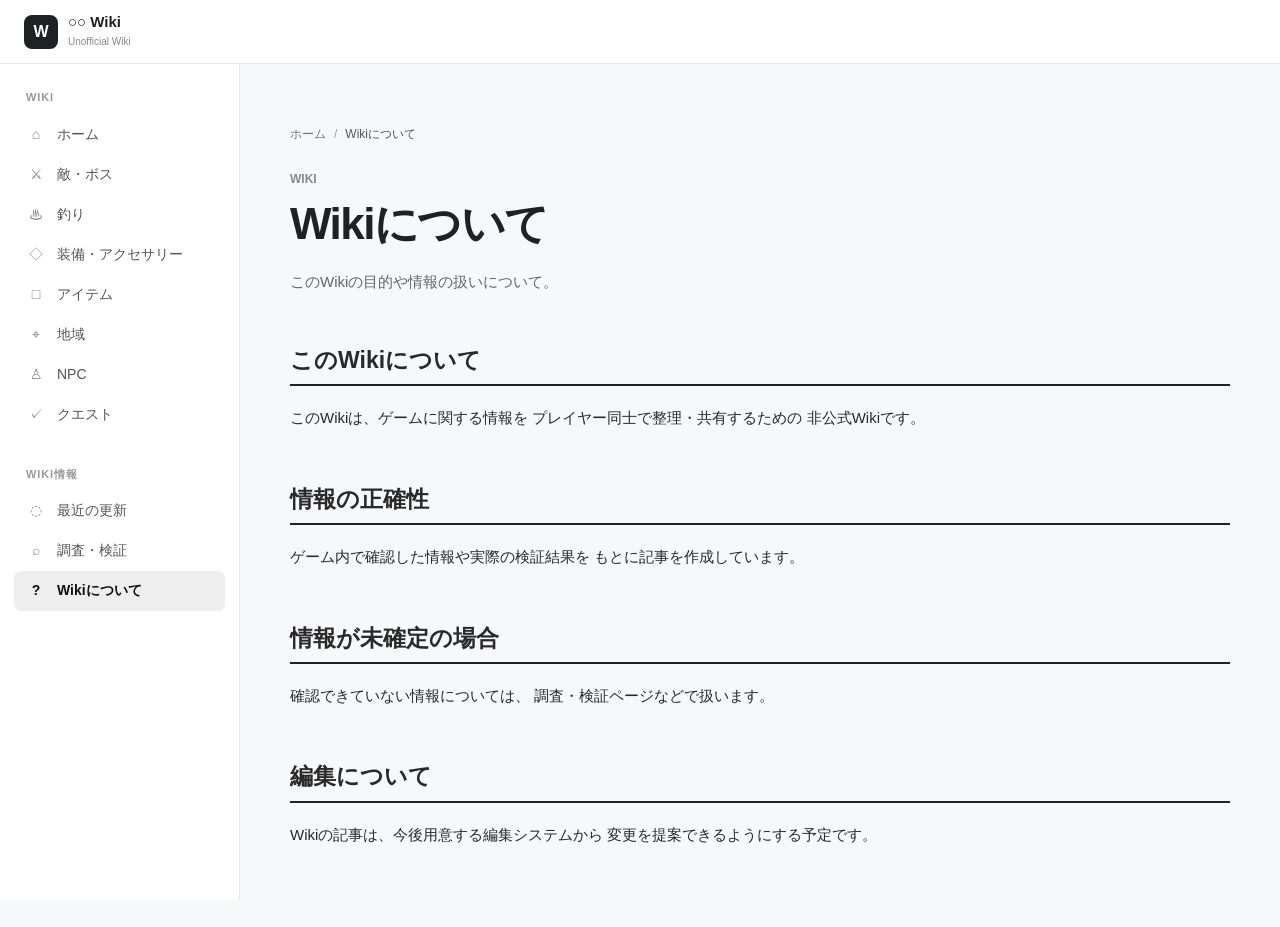
==== about.html @ 623628ea "Create about.html" ====
<!DOCTYPE html>
<html lang="ja">

<head>

    <meta charset="UTF-8">

    <meta
        name="viewport"
        content="width=device-width, initial-scale=1.0"
    >

    <title>Wikiについて - ○○ Wiki</title>

    <link rel="stylesheet" href="css/base.css">
    <link rel="stylesheet" href="css/layout.css">
    <link rel="stylesheet" href="css/components.css">
    <link rel="stylesheet" href="css/article.css">

</head>

<body>

<header class="header">

    <div class="header-inner">

        <a href="index.html" class="logo">

            <span class="logo-mark">W</span>

            <span>
                <strong>○○ Wiki</strong>
                <small>Unofficial Wiki</small>
            </span>

        </a>

    </div>

</header>


<div class="page">

    <aside class="sidebar">

        <nav>

            <div class="sidebar-section">

                <div class="sidebar-title">
                    Wiki
                </div>

                <a href="index.html"
                    class="sidebar-link">
                    <span>⌂</span>
                    ホーム
                </a>

                <a href="category.html?category=enemy"
                    class="sidebar-link">
                    <span>⚔</span>
                    敵・ボス
                </a>

                <a href="category.html?category=fishing"
                    class="sidebar-link">
                    <span>♨</span>
                    釣り
                </a>

                <a href="category.html?category=equipment"
                    class="sidebar-link">
                    <span>◇</span>
                    装備・アクセサリー
                </a>

                <a href="category.html?category=item"
                    class="sidebar-link">
                    <span>□</span>
                    アイテム
                </a>

                <a href="category.html?category=area"
                    class="sidebar-link">
                    <span>⌖</span>
                    地域
                </a>

                <a href="category.html?category=npc"
                    class="sidebar-link">
                    <span>♙</span>
                    NPC
                </a>

                <a href="category.html?category=quest"
                    class="sidebar-link">
                    <span>✓</span>
                    クエスト
                </a>

            </div>


            <div class="sidebar-section">

                <div class="sidebar-title">
                    Wiki情報
                </div>

                <a href="recent.html"
                    class="sidebar-link">
                    <span>◌</span>
                    最近の更新
                </a>

                <a href="research.html"
                    class="sidebar-link">
                    <span>⌕</span>
                    調査・検証
                </a>

                <a href="about.html"
                    class="sidebar-link active">
                    <span>?</span>
                    Wikiについて
                </a>

            </div>

        </nav>

    </aside>


    <main class="main">

        <div class="content">

            <nav class="breadcrumbs">

                <a href="index.html">
                    ホーム
                </a>

                <span>/</span>

                <strong>
                    Wikiについて
                </strong>

            </nav>


            <article class="article">

                <header class="article-header">

                    <div class="article-category">
                        WIKI
                    </div>

                    <h1>
                        Wikiについて
                    </h1>

                    <p class="article-summary">
                        このWikiの目的や情報の扱いについて。
                    </p>

                </header>


                <div class="article-content">

                    <h2>
                        このWikiについて
                    </h2>

                    <p>
                        このWikiは、ゲームに関する情報を
                        プレイヤー同士で整理・共有するための
                        非公式Wikiです。
                    </p>


                    <h2>
                        情報の正確性
                    </h2>

                    <p>
                        ゲーム内で確認した情報や実際の検証結果を
                        もとに記事を作成しています。
                    </p>


                    <h2>
                        情報が未確定の場合
                    </h2>

                    <p>
                        確認できていない情報については、
                        調査・検証ページなどで扱います。
                    </p>


                    <h2>
                        編集について
                    </h2>

                    <p>
                        Wikiの記事は、今後用意する編集システムから
                        変更を提案できるようにする予定です。
                    </p>

                </div>

            </article>

        </div>

    </main>

</div>

</body>
</html>
---- css/base.css ----
* {
    box-sizing: border-box;
}


html {
    scroll-behavior: smooth;
}


body {

    margin: 0;

    font-family:
        -apple-system,
        BlinkMacSystemFont,
        "Segoe UI",
        "Noto Sans JP",
        sans-serif;

    color: #202124;

    background: #f7f8fa;

    line-height: 1.7;

}


button,
input {
    font: inherit;
}


a {
    color: inherit;
}


img {
    max-width: 100%;
    height: auto;
}
---- css/layout.css ----
/* ========================================
   Header
======================================== */

.header {

    height: 64px;

    background: #ffffff;

    border-bottom:
        1px solid #e5e7eb;

    position: sticky;

    top: 0;

    z-index: 100;

}


.header-inner {

    height: 100%;

    max-width: 1440px;

    margin: 0 auto;

    padding:
        0 24px;

    display: flex;

    align-items: center;

    gap: 30px;

}


.logo {

    display: flex;

    align-items: center;

    gap: 10px;

    text-decoration: none;

    min-width: 210px;

}


.logo-mark {

    width: 34px;

    height: 34px;

    border-radius: 8px;

    background: #202124;

    color: #fff;

    display: grid;

    place-items: center;

    font-weight: 800;

}


.logo strong {

    display: block;

    font-size: 15px;

    line-height: 1.2;

}


.logo small {

    display: block;

    color: #888;

    font-size: 10px;

    margin-top: 2px;

}


/* ========================================
   Header Search
======================================== */

.header-search {

    height: 40px;

    max-width: 520px;

    flex: 1;

    position: relative;

    display: flex;

    align-items: center;

}


.header-search input {

    width: 100%;

    height: 100%;

    border:
        1px solid #ddd;

    border-radius: 9px;

    padding:
        0 75px 0 38px;

    outline: none;

    background: #f7f8fa;

}


.header-search input:focus {

    background: white;

    border-color: #999;

}


.search-icon {

    position: absolute;

    left: 13px;

    color: #777;

    z-index: 1;

}


.header-search kbd {

    position: relative;

    left: -52px;

    font-size: 10px;

    padding: 2px 5px;

    border:
        1px solid #d5d5d5;

    border-radius: 4px;

    background: white;

    color: #888;

}


.header-actions {

    margin-left: auto;

}


.icon-button {

    border: 0;

    background: none;

    font-size: 20px;

    cursor: pointer;

}


/* ========================================
   Page
======================================== */

.page {

    max-width: 1440px;

    margin: 0 auto;

    display: flex;

    min-height:
        calc(100vh - 64px);

}


/* ========================================
   Sidebar
======================================== */

.sidebar {

    width: 240px;

    flex-shrink: 0;

    background: #ffffff;

    border-right:
        1px solid #e5e7eb;

    padding:
        24px 14px;

    position: sticky;

    top: 64px;

    height:
        calc(100vh - 64px);

    overflow-y: auto;

}


.sidebar-section {

    margin-bottom: 30px;

}


.sidebar-title {

    padding:
        0 12px 8px;

    color: #999;

    font-size: 11px;

    font-weight: 700;

    letter-spacing: .08em;

    text-transform: uppercase;

}


.sidebar-link {

    display: flex;

    align-items: center;

    gap: 11px;

    min-height: 40px;

    padding:
        8px 12px;

    border-radius: 7px;

    color: #555;

    text-decoration: none;

    font-size: 14px;

    transition:
        background .15s,
        color .15s;

}


.sidebar-link span {

    width: 20px;

    text-align: center;

    color: #888;

}


.sidebar-link:hover {

    background: #f2f3f5;

    color: #222;

}


.sidebar-link.active {

    background: #eeeeef;

    color: #111;

    font-weight: 600;

}


.sidebar-link.active span {

    color: #111;

}


/* ========================================
   Main
======================================== */

.main {

    min-width: 0;

    flex: 1;

}


.content {

    max-width: 1100px;

    margin: 0 auto;

    padding:
        60px 50px;

}


/* ========================================
   Mobile
======================================== */

@media (max-width: 900px) {

    .sidebar {

        width: 210px;

    }

    .content {

        padding:
            40px 30px;

    }

}


@media (max-width: 700px) {

    .header-inner {

        padding:
            0 15px;

    }


    .logo {

        min-width: auto;

    }


    .logo small {

        display: none;

    }


    .header-search {

        display: none;

    }


    .sidebar {

        position: fixed;

        left: -260px;

        top: 64px;

        width: 250px;

        height:
            calc(100vh - 64px);

        z-index: 90;

        transition:
            left .2s;

        box-shadow:
            4px 0 15px rgba(0,0,0,.08);

    }


    .sidebar.open {

        left: 0;

    }


    .content {

        padding:
            30px 18px;

    }

}
---- css/components.css ----
/* ========================================
   Hero
======================================== */

.hero {

    padding:
        10px 0 60px;

}


.hero-label,
.eyebrow {

    display: block;

    color: #888;

    font-size: 11px;

    font-weight: 700;

    letter-spacing: .12em;

}


.hero h1 {

    margin:
        8px 0 10px;

    font-size:
        clamp(36px, 5vw, 56px);

    line-height: 1.15;

    letter-spacing: -.04em;

}


.hero p {

    margin: 0;

    color: #666;

    font-size: 16px;

}


.hero-search {

    margin-top: 28px;

    max-width: 600px;

    height: 52px;

    display: flex;

    align-items: center;

    gap: 12px;

    padding:
        0 18px;

    background: #fff;

    border:
        1px solid #ddd;

    border-radius: 10px;

    box-shadow:
        0 3px 12px rgba(0,0,0,.04);

}


.hero-search input {

    border: 0;

    outline: 0;

    flex: 1;

    min-width: 0;

}


/* ========================================
   Section
======================================== */

.home-section {

    margin-top: 60px;

}


.section-heading {

    display: flex;

    align-items: end;

    justify-content: space-between;

    margin-bottom: 20px;

}


.section-heading h2 {

    margin:
        3px 0 0;

    font-size: 23px;

    letter-spacing: -.02em;

}


.text-link {

    font-size: 13px;

    color: #666;

    text-decoration: none;

}


.text-link:hover {

    text-decoration: underline;

}


/* ========================================
   Category
======================================== */

.category-grid {

    display: grid;

    grid-template-columns:
        repeat(2, minmax(0, 1fr));

    gap: 12px;

}


.category-card {

    position: relative;

    display: flex;

    align-items: center;

    gap: 15px;

    min-height: 110px;

    padding: 20px;

    background: #fff;

    border:
        1px solid #e4e5e7;

    border-radius: 11px;

    text-decoration: none;

    transition:
        transform .15s,
        box-shadow .15s,
        border-color .15s;

}


.category-card:hover {

    transform:
        translateY(-2px);

    border-color: #ccc;

    box-shadow:
        0 7px 20px rgba(0,0,0,.06);

}


.category-icon {

    width: 46px;

    height: 46px;

    flex-shrink: 0;

    display: grid;

    place-items: center;

    border-radius: 10px;

    background: #f1f2f3;

    font-size: 20px;

}


.category-card h3 {

    margin: 0 0 3px;

    font-size: 16px;

}


.category-card p {

    margin: 0;

    color: #777;

    font-size: 12px;

}


.arrow {

    margin-left: auto;

    color: #aaa;

    font-size: 18px;

}


/* ========================================
   Article list
======================================== */

.article-list {

    display: flex;

    flex-direction: column;

    gap: 1px;

    background: #e5e5e5;

    border:
        1px solid #e5e5e5;

    border-radius: 10px;

    overflow: hidden;

}


.article-list-item {

    display: flex;

    align-items: center;

    gap: 20px;

    padding:
        18px 20px;

    background: #fff;

    text-decoration: none;

}


.article-list-item:hover {

    background: #fafafa;

}


.article-list-main {

    min-width: 0;

}


.article-list-item h3 {

    margin: 2px 0;

    font-size: 15px;

}


.article-list-item p {

    margin: 0;

    color: #777;

    font-size: 12px;

}


.article-arrow {

    margin-left: auto;

    color: #aaa;

}


.article-category {

    color: #888;

    font-size: 11px;

    font-weight: 600;

}


/* ========================================
   Utility
======================================== */

.loading,
.empty {

    padding: 30px;

    text-align: center;

    color: #888;

}


@media (max-width: 600px) {

    .category-grid {

        grid-template-columns: 1fr;

    }

}

/* ========================================
   Page Heading
======================================== */

.page-heading {

    margin:
        20px 0 35px;

}


.page-heading h1 {

    margin:
        5px 0 8px;

    font-size:
        clamp(32px, 4vw, 42px);

    letter-spacing:
        -.035em;

}


.page-heading p {

    margin: 0;

    color: #777;

    font-size: 14px;

}


.article-count {

    margin-bottom: 10px;

    color: #888;

    font-size: 12px;

}


/* ========================================
   Information Box
======================================== */

.info-box {

    padding: 20px;

    margin:
        25px 0 40px;

    background: #fff;

    border:
        1px solid #ddd;

    border-left:
        4px solid #777;

    border-radius: 8px;

}


.info-box p {

    margin:
        8px 0 0;

    color: #666;

    font-size: 14px;

}


.simple-heading {

    margin:
        40px 0 15px;

    font-size: 20px;

}


.research-grid {

    display: grid;

    grid-template-columns:
        repeat(2, 1fr);

    gap: 12px;

}


.research-card {

    padding: 20px;

    background: #fff;

    border:
        1px solid #e1e1e1;

    border-radius: 9px;

}


.research-card h3 {

    margin:
        8px 0;

    font-size: 16px;

}


.research-card p {

    margin: 0;

    color: #777;

    font-size: 13px;

}


.research-status {

    font-size: 11px;

    color: #888;

    font-weight: 700;

}


@media (max-width: 600px) {

    .research-grid {

        grid-template-columns: 1fr;

    }

}
---- css/article.css ----
/* ========================================
   Article Layout
======================================== */

.article-layout {

    max-width: 1100px;

    margin: 0 auto;

    padding:
        40px 50px 80px;

    display: grid;

    grid-template-columns:
        minmax(0, 780px) 180px;

    gap: 60px;

}


/* ========================================
   Breadcrumb
======================================== */

.breadcrumbs {

    display: flex;

    align-items: center;

    flex-wrap: wrap;

    gap: 8px;

    margin-bottom: 25px;

    color: #999;

    font-size: 12px;

}


.breadcrumbs a {

    color: #777;

    text-decoration: none;

}


.breadcrumbs a:hover {

    text-decoration: underline;

}


.breadcrumbs strong {

    color: #555;

    font-weight: 500;

}


/* ========================================
   Article Header
======================================== */

.article-header {

    margin-bottom: 35px;

}


.article-header .article-category {

    margin-bottom: 6px;

    font-size: 12px;

}


.article-header h1 {

    margin: 0;

    font-size:
        clamp(32px, 4vw, 44px);

    line-height: 1.25;

    letter-spacing: -.035em;

}


.article-summary {

    margin:
        18px 0 0;

    color: #666;

    font-size: 15px;

}


/* ========================================
   Article Content
======================================== */

.article-content {

    color: #292929;

    font-size: 15px;

    line-height: 1.9;

}


.article-content h2 {

    margin:
        50px 0 18px;

    padding-bottom: 8px;

    border-bottom:
        2px solid #222;

    font-size: 23px;

    line-height: 1.4;

}


.article-content h3 {

    margin:
        35px 0 12px;

    padding-left: 12px;

    border-left:
        3px solid #999;

    font-size: 18px;

}


.article-content h4 {

    margin:
        25px 0 8px;

    font-size: 16px;

}


.article-content p {

    margin:
        0 0 18px;

}


.article-content ul,
.article-content ol {

    margin:
        10px 0 20px;

    padding-left: 28px;

}


.article-content li {

    margin:
        5px 0;

}


.article-content a {

    color: #315d9b;

    text-decoration:
        underline;

}


.article-content img {

    display: block;

    margin:
        25px auto;

    border-radius: 8px;

}


/* ========================================
   Tables
======================================== */

.article-content table {

    width: 100%;

    border-collapse:
        collapse;

    margin:
        25px 0;

    font-size: 14px;

    background: #fff;

}


.article-content th,
.article-content td {

    padding:
        10px 13px;

    border:
        1px solid #ddd;

    text-align: left;

}


.article-content th {

    background: #f3f4f5;

    font-weight: 600;

}


/* ========================================
   Blockquote
======================================== */

.article-content blockquote {

    margin:
        25px 0;

    padding:
        15px 20px;

    border-left:
        4px solid #aaa;

    background: #f5f6f7;

    color: #666;

}


/* ========================================
   Code
======================================== */

.article-content code {

    padding:
        2px 5px;

    border-radius: 4px;

    background: #f0f1f2;

    font-size: .9em;

}


.article-content pre {

    overflow-x: auto;

    padding: 18px;

    border-radius: 8px;

    background: #222;

    color: #eee;

}


.article-content pre code {

    padding: 0;

    background: none;

}


/* ========================================
   Footer
======================================== */

.article-footer {

    margin-top: 50px;

    padding-top: 20px;

    border-top:
        1px solid #ddd;

    color: #888;

    font-size: 12px;

}


.article-footer strong {

    margin-left: 8px;

    font-weight: 500;

}


/* ========================================
   TOC
======================================== */

.article-toc {

    position: sticky;

    top: 95px;

    align-self: start;

    max-height:
        calc(100vh - 120px);

    overflow-y: auto;

}


.toc-title {

    margin-bottom: 10px;

    color: #777;

    font-size: 11px;

    font-weight: 700;

    letter-spacing: .08em;

}


#toc a {

    display: block;

    padding:
        5px 0;

    color: #888;

    font-size: 12px;

    text-decoration: none;

    line-height: 1.5;

}


#toc a:hover {

    color: #222;

}


#toc a.toc-h3 {

    padding-left: 12px;

    color: #aaa;

}


.toc-empty {

    color: #aaa;

    font-size: 12px;

}


/* ========================================
   Responsive
======================================== */

@media (max-width: 1000px) {

    .article-layout {

        grid-template-columns: 1fr;

        padding:
            35px 30px 60px;

    }


    .article-toc {

        display: none;

    }

}


@media (max-width: 700px) {

    .article-layout {

        padding:
            25px 18px 50px;

    }


    .article-content {

        font-size: 14px;

    }


    .article-content h2 {

        margin-top: 40px;

    }

}
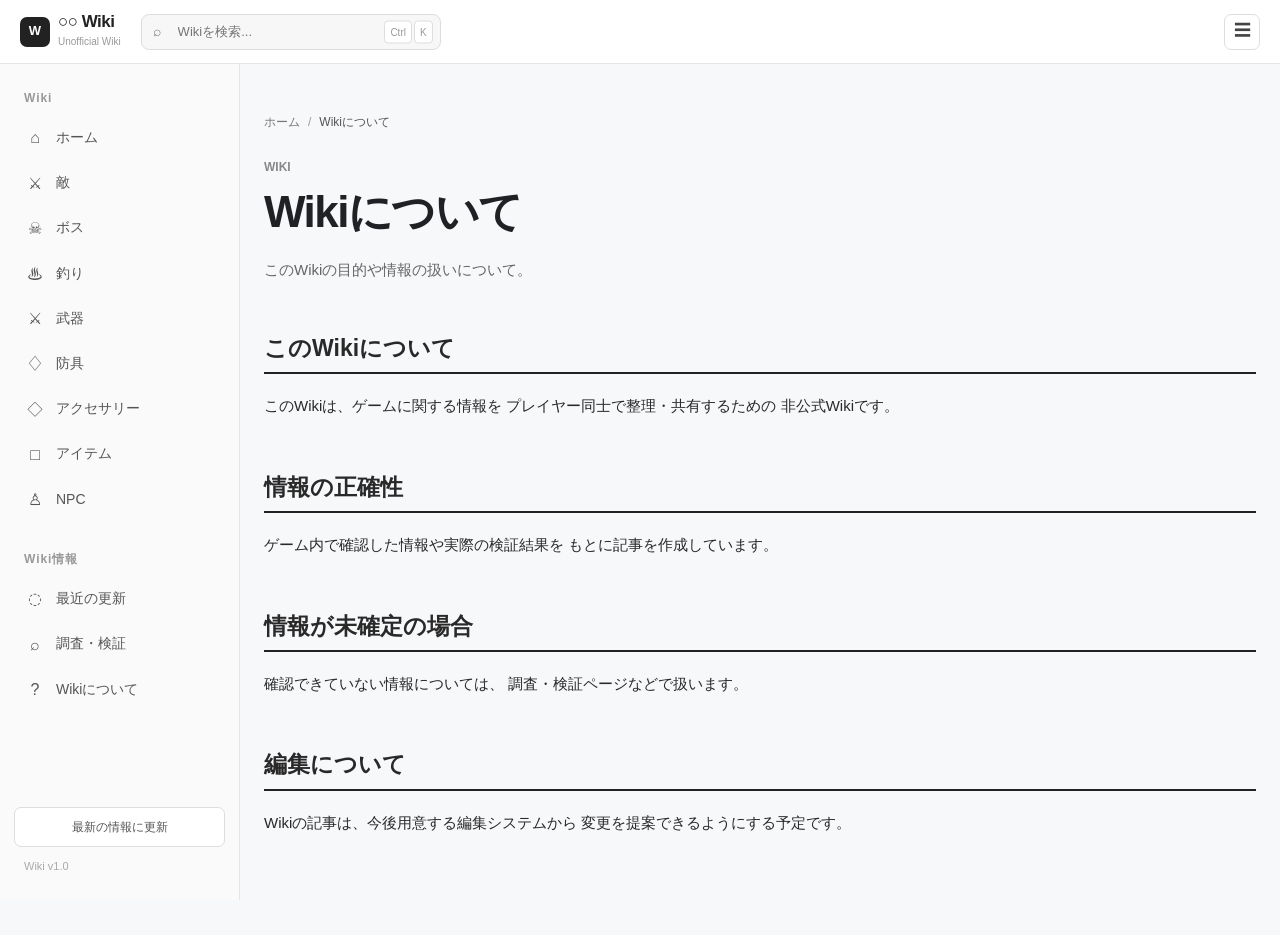
==== commit ffac578f: "Update about.html" ====
--- a/about.html
+++ b/about.html
@@ -19,211 +19,119 @@
 
 </head>
 
+
 <body>
 
-<header class="header">
+<div class="site">
 
-    <div class="header-inner">
+    <!-- 共通ヘッダー -->
+    <div id="site-header"></div>
 
-        <a href="index.html" class="logo">
 
-            <span class="logo-mark">W</span>
+    <div class="page">
 
-            <span>
-                <strong>○○ Wiki</strong>
-                <small>Unofficial Wiki</small>
-            </span>
+        <!-- 共通サイドバー -->
+        <div id="site-sidebar"></div>
 
-        </a>
+
+        <main class="main">
+
+            <div class="content">
+
+                <!-- パンくず -->
+                <nav class="breadcrumbs">
+
+                    <a href="index.html">
+                        ホーム
+                    </a>
+
+                    <span>/</span>
+
+                    <strong>
+                        Wikiについて
+                    </strong>
+
+                </nav>
+
+
+                <article class="article">
+
+                    <header class="article-header">
+
+                        <div class="article-category">
+                            WIKI
+                        </div>
+
+                        <h1>
+                            Wikiについて
+                        </h1>
+
+                        <p class="article-summary">
+                            このWikiの目的や情報の扱いについて。
+                        </p>
+
+                    </header>
+
+
+                    <div class="article-content">
+
+                        <h2>
+                            このWikiについて
+                        </h2>
+
+                        <p>
+                            このWikiは、ゲームに関する情報を
+                            プレイヤー同士で整理・共有するための
+                            非公式Wikiです。
+                        </p>
+
+
+                        <h2>
+                            情報の正確性
+                        </h2>
+
+                        <p>
+                            ゲーム内で確認した情報や実際の検証結果を
+                            もとに記事を作成しています。
+                        </p>
+
+
+                        <h2>
+                            情報が未確定の場合
+                        </h2>
+
+                        <p>
+                            確認できていない情報については、
+                            調査・検証ページなどで扱います。
+                        </p>
+
+
+                        <h2>
+                            編集について
+                        </h2>
+
+                        <p>
+                            Wikiの記事は、今後用意する編集システムから
+                            変更を提案できるようにする予定です。
+                        </p>
+
+                    </div>
+
+                </article>
+
+            </div>
+
+        </main>
 
     </div>
 
-</header>
+</div>
 
 
-<div class="page">
-
-    <aside class="sidebar">
-
-        <nav>
-
-            <div class="sidebar-section">
-
-                <div class="sidebar-title">
-                    Wiki
-                </div>
-
-                <a href="index.html"
-                    class="sidebar-link">
-                    <span>⌂</span>
-                    ホーム
-                </a>
-
-                <a href="category.html?category=enemy"
-                    class="sidebar-link">
-                    <span>⚔</span>
-                    敵・ボス
-                </a>
-
-                <a href="category.html?category=fishing"
-                    class="sidebar-link">
-                    <span>♨</span>
-                    釣り
-                </a>
-
-                <a href="category.html?category=equipment"
-                    class="sidebar-link">
-                    <span>◇</span>
-                    装備・アクセサリー
-                </a>
-
-                <a href="category.html?category=item"
-                    class="sidebar-link">
-                    <span>□</span>
-                    アイテム
-                </a>
-
-                <a href="category.html?category=area"
-                    class="sidebar-link">
-                    <span>⌖</span>
-                    地域
-                </a>
-
-                <a href="category.html?category=npc"
-                    class="sidebar-link">
-                    <span>♙</span>
-                    NPC
-                </a>
-
-                <a href="category.html?category=quest"
-                    class="sidebar-link">
-                    <span>✓</span>
-                    クエスト
-                </a>
-
-            </div>
-
-
-            <div class="sidebar-section">
-
-                <div class="sidebar-title">
-                    Wiki情報
-                </div>
-
-                <a href="recent.html"
-                    class="sidebar-link">
-                    <span>◌</span>
-                    最近の更新
-                </a>
-
-                <a href="research.html"
-                    class="sidebar-link">
-                    <span>⌕</span>
-                    調査・検証
-                </a>
-
-                <a href="about.html"
-                    class="sidebar-link active">
-                    <span>?</span>
-                    Wikiについて
-                </a>
-
-            </div>
-
-        </nav>
-
-    </aside>
-
-
-    <main class="main">
-
-        <div class="content">
-
-            <nav class="breadcrumbs">
-
-                <a href="index.html">
-                    ホーム
-                </a>
-
-                <span>/</span>
-
-                <strong>
-                    Wikiについて
-                </strong>
-
-            </nav>
-
-
-            <article class="article">
-
-                <header class="article-header">
-
-                    <div class="article-category">
-                        WIKI
-                    </div>
-
-                    <h1>
-                        Wikiについて
-                    </h1>
-
-                    <p class="article-summary">
-                        このWikiの目的や情報の扱いについて。
-                    </p>
-
-                </header>
-
-
-                <div class="article-content">
-
-                    <h2>
-                        このWikiについて
-                    </h2>
-
-                    <p>
-                        このWikiは、ゲームに関する情報を
-                        プレイヤー同士で整理・共有するための
-                        非公式Wikiです。
-                    </p>
-
-
-                    <h2>
-                        情報の正確性
-                    </h2>
-
-                    <p>
-                        ゲーム内で確認した情報や実際の検証結果を
-                        もとに記事を作成しています。
-                    </p>
-
-
-                    <h2>
-                        情報が未確定の場合
-                    </h2>
-
-                    <p>
-                        確認できていない情報については、
-                        調査・検証ページなどで扱います。
-                    </p>
-
-
-                    <h2>
-                        編集について
-                    </h2>
-
-                    <p>
-                        Wikiの記事は、今後用意する編集システムから
-                        変更を提案できるようにする予定です。
-                    </p>
-
-                </div>
-
-            </article>
-
-        </div>
-
-    </main>
-
-</div>
+<!-- 共通処理 -->
+<script src="js/api.js"></script>
+<script src="js/layout.js"></script>
 
 </body>
+
 </html>
--- a/css/layout.css
+++ b/css/layout.css
@@ -1,464 +1,637 @@
 /* ========================================
-   Header
+   ページ全体
+======================================== */
+
+.page {
+    display: grid;
+
+    grid-template-columns:
+        240px minmax(0, 1fr);
+
+    min-height: 100vh;
+
+    padding-top: 64px;
+
+    box-sizing: border-box;
+}
+
+
+/* ========================================
+   サイドバー領域
+======================================== */
+
+#site-sidebar {
+    width: 240px;
+
+    min-width: 240px;
+}
+
+
+/* ========================================
+   サイドバー
+======================================== */
+
+.sidebar {
+    position: sticky;
+
+    top: 64px;
+
+    width: 240px;
+
+    height: calc(100vh - 64px);
+
+    box-sizing: border-box;
+
+    display: flex;
+
+    flex-direction: column;
+
+    padding: 24px 14px;
+
+    border-right:
+        1px solid #e5e5e5;
+
+    background: #fafafa;
+
+    overflow-y: auto;
+}
+
+
+/* ========================================
+   サイドバーセクション
+======================================== */
+
+.sidebar-section {
+    margin-bottom: 28px;
+}
+
+
+.sidebar-title {
+    padding: 0 10px;
+
+    margin-bottom: 8px;
+
+    font-size: 12px;
+
+    font-weight: 700;
+
+    color: #999;
+
+    letter-spacing: 0.08em;
+}
+
+
+/* ========================================
+   サイドバーリンク
+======================================== */
+
+.sidebar-link {
+    display: flex;
+
+    align-items: center;
+
+    gap: 10px;
+
+    width: 100%;
+
+    min-height: 40px;
+
+    box-sizing: border-box;
+
+    padding: 8px 10px;
+
+    margin: 2px 0;
+
+    border-radius: 8px;
+
+    color: #555;
+
+    text-decoration: none;
+
+    font-size: 14px;
+
+    transition:
+        background 0.15s ease,
+        color 0.15s ease;
+}
+
+
+.sidebar-link span {
+    width: 22px;
+
+    flex-shrink: 0;
+
+    text-align: center;
+
+    font-size: 16px;
+}
+
+
+.sidebar-link:hover {
+    background: #eeeeee;
+
+    color: #222;
+}
+
+
+.sidebar-link.active {
+    background: #e8e8e8;
+
+    color: #111;
+
+    font-weight: 600;
+}
+
+
+/* ========================================
+   サイドバー下部
+======================================== */
+
+.sidebar-bottom {
+    margin-top: auto;
+
+    padding-top: 20px;
+}
+
+
+.update-button {
+    display: block;
+
+    width: 100%;
+
+    box-sizing: border-box;
+
+    padding: 9px 10px;
+
+    margin-bottom: 10px;
+
+    border: 1px solid #ddd;
+
+    border-radius: 7px;
+
+    background: white;
+
+    color: #555;
+
+    font-size: 12px;
+
+    cursor: pointer;
+
+    transition:
+        background 0.15s ease,
+        border-color 0.15s ease;
+}
+
+
+.update-button:hover {
+    background: #f1f1f1;
+
+    border-color: #ccc;
+}
+
+
+.update-button:disabled {
+    opacity: 0.6;
+
+    cursor: wait;
+}
+
+
+.sidebar-version {
+    padding: 0 10px;
+
+    color: #aaa;
+
+    font-size: 11px;
+}
+
+
+/* ========================================
+   メイン
+======================================== */
+
+.main {
+    min-width: 0;
+
+    width: 100%;
+}
+
+
+.content {
+    width:
+        min(
+            1100px,
+            calc(100% - 48px)
+        );
+
+    margin: 0 auto;
+
+    padding: 48px 0 80px;
+
+    box-sizing: border-box;
+}
+
+
+/* ========================================
+   ヘッダー
 ======================================== */
 
 .header {
+    position: fixed;
+
+    top: 0;
+
+    left: 0;
+
+    right: 0;
+
+    z-index: 2000;
+
+    width: 100%;
 
     height: 64px;
 
-    background: #ffffff;
+    box-sizing: border-box;
 
     border-bottom:
-        1px solid #e5e7eb;
-
-    position: sticky;
-
-    top: 0;
-
-    z-index: 100;
-
+        1px solid #e5e5e5;
+
+    background:
+        rgba(
+            255,
+            255,
+            255,
+            0.96
+        );
+
+    backdrop-filter:
+        blur(10px);
 }
 
 
 .header-inner {
-
     height: 100%;
 
-    max-width: 1440px;
-
-    margin: 0 auto;
+    display: flex;
+
+    align-items: center;
+
+    gap: 20px;
+
+    padding: 0 20px;
+
+    box-sizing: border-box;
+}
+
+
+/* ========================================
+   ロゴ
+======================================== */
+
+.logo {
+    display: flex;
+
+    align-items: center;
+
+    gap: 8px;
+
+    flex-shrink: 0;
+
+    color: #222;
+
+    text-decoration: none;
+}
+
+
+.logo-mark {
+    display: flex;
+
+    align-items: center;
+
+    justify-content: center;
+
+    width: 30px;
+
+    height: 30px;
+
+    border-radius: 7px;
+
+    background: #222;
+
+    color: white;
+
+    font-size: 13px;
+
+    font-weight: 700;
+}
+
+
+.logo strong {
+    display: block;
+
+    font-size: 17px;
+
+    line-height: 18px;
+
+    letter-spacing: -0.03em;
+}
+
+
+.logo small {
+    display: block;
+
+    margin-top: 2px;
+
+    color: #999;
+
+    font-size: 10px;
+}
+
+
+/* ========================================
+   ヘッダー検索
+======================================== */
+
+.header-search {
+    position: relative;
+
+    width: 300px;
+
+    flex-shrink: 0;
+}
+
+
+.header-search input {
+    display: block;
+
+    width: 100%;
+
+    height: 36px;
+
+    box-sizing: border-box;
 
     padding:
-        0 24px;
-
-    display: flex;
-
-    align-items: center;
-
-    gap: 30px;
-
-}
-
-
-.logo {
-
-    display: flex;
-
-    align-items: center;
-
-    gap: 10px;
-
-    text-decoration: none;
-
-    min-width: 210px;
-
-}
-
-
-.logo-mark {
-
-    width: 34px;
-
-    height: 34px;
-
-    border-radius: 8px;
-
-    background: #202124;
-
-    color: #fff;
-
-    display: grid;
-
-    place-items: center;
-
-    font-weight: 800;
-
-}
-
-
-.logo strong {
-
-    display: block;
-
-    font-size: 15px;
-
-    line-height: 1.2;
-
-}
-
-
-.logo small {
-
-    display: block;
-
-    color: #888;
-
-    font-size: 10px;
-
-    margin-top: 2px;
-
-}
-
-
-/* ========================================
-   Header Search
-======================================== */
-
-.header-search {
-
-    height: 40px;
-
-    max-width: 520px;
-
-    flex: 1;
-
-    position: relative;
-
-    display: flex;
-
-    align-items: center;
-
-}
-
-
-.header-search input {
-
-    width: 100%;
-
-    height: 100%;
+        0 55px 0 36px;
 
     border:
         1px solid #ddd;
 
-    border-radius: 9px;
-
-    padding:
-        0 75px 0 38px;
+    border-radius: 8px;
 
     outline: none;
 
-    background: #f7f8fa;
-
+    background: #f7f7f7;
+
+    color: #333;
+
+    font-family: inherit;
+
+    font-size: 13px;
+
+    transition:
+        border-color 0.15s ease,
+        background 0.15s ease;
 }
 
 
 .header-search input:focus {
+    border-color: #bbb;
 
     background: white;
-
-    border-color: #999;
-
 }
 
 
 .search-icon {
-
     position: absolute;
 
-    left: 13px;
+    left: 12px;
+
+    top: 50%;
+
+    transform:
+        translateY(-50%);
 
     color: #777;
 
-    z-index: 1;
-
-}
-
-
-.header-search kbd {
-
-    position: relative;
-
-    left: -52px;
+    font-size: 14px;
+
+    pointer-events: none;
+}
+
+
+.search-shortcut {
+    position: absolute;
+
+    right: 8px;
+
+    top: 50%;
+
+    display: flex;
+
+    gap: 2px;
+
+    transform:
+        translateY(-50%);
+}
+
+
+.search-shortcut kbd {
+    padding: 2px 5px;
+
+    border:
+        1px solid #ddd;
+
+    border-radius: 4px;
+
+    background: white;
+
+    color: #999;
+
+    font-family: inherit;
 
     font-size: 10px;
-
-    padding: 2px 5px;
+}
+
+
+/* ========================================
+   ヘッダー右側
+======================================== */
+
+.header-actions {
+    display: flex;
+
+    align-items: center;
+
+    gap: 8px;
+
+    margin-left: auto;
+}
+
+
+.icon-button {
+    display: flex;
+
+    align-items: center;
+
+    justify-content: center;
+
+    width: 36px;
+
+    height: 36px;
+
+    padding: 0;
 
     border:
-        1px solid #d5d5d5;
-
-    border-radius: 4px;
+        1px solid #ddd;
+
+    border-radius: 7px;
 
     background: white;
 
-    color: #888;
-
-}
-
-
-.header-actions {
-
-    margin-left: auto;
-
-}
-
-
-.icon-button {
-
-    border: 0;
-
-    background: none;
-
-    font-size: 20px;
+    color: #444;
+
+    font-size: 17px;
 
     cursor: pointer;
 
-}
-
-
-/* ========================================
-   Page
-======================================== */
-
-.page {
-
-    max-width: 1440px;
-
-    margin: 0 auto;
-
-    display: flex;
-
-    min-height:
-        calc(100vh - 64px);
-
-}
-
-
-/* ========================================
-   Sidebar
-======================================== */
-
-.sidebar {
-
-    width: 240px;
-
-    flex-shrink: 0;
-
-    background: #ffffff;
-
-    border-right:
-        1px solid #e5e7eb;
-
-    padding:
-        24px 14px;
-
-    position: sticky;
-
-    top: 64px;
-
-    height:
-        calc(100vh - 64px);
-
-    overflow-y: auto;
-
-}
-
-
-.sidebar-section {
-
-    margin-bottom: 30px;
-
-}
-
-
-.sidebar-title {
-
-    padding:
-        0 12px 8px;
-
-    color: #999;
-
-    font-size: 11px;
-
-    font-weight: 700;
-
-    letter-spacing: .08em;
-
-    text-transform: uppercase;
-
-}
-
-
-.sidebar-link {
-
-    display: flex;
-
-    align-items: center;
-
-    gap: 11px;
-
-    min-height: 40px;
-
-    padding:
-        8px 12px;
-
-    border-radius: 7px;
-
-    color: #555;
-
-    text-decoration: none;
-
-    font-size: 14px;
-
     transition:
-        background .15s,
-        color .15s;
-
-}
-
-
-.sidebar-link span {
-
-    width: 20px;
-
-    text-align: center;
-
-    color: #888;
-
-}
-
-
-.sidebar-link:hover {
-
-    background: #f2f3f5;
-
-    color: #222;
-
-}
-
-
-.sidebar-link.active {
-
-    background: #eeeeef;
-
-    color: #111;
-
-    font-weight: 600;
-
-}
-
-
-.sidebar-link.active span {
-
-    color: #111;
-
-}
-
-
-/* ========================================
-   Main
-======================================== */
-
-.main {
-
-    min-width: 0;
-
-    flex: 1;
-
-}
-
-
-.content {
-
-    max-width: 1100px;
-
-    margin: 0 auto;
-
-    padding:
-        60px 50px;
-
-}
-
-
-/* ========================================
-   Mobile
-======================================== */
-
-@media (max-width: 900px) {
+        background 0.15s ease,
+        border-color 0.15s ease;
+}
+
+
+.icon-button:hover {
+    background: #f4f4f4;
+
+    border-color: #ccc;
+}
+
+
+/* ========================================
+   スマホ
+======================================== */
+
+@media (max-width: 800px) {
+
+    /* ページ */
+
+    .page {
+        display: block;
+
+        min-height: 100vh;
+
+        padding-top: 56px;
+    }
+
+
+    /* サイドバー */
+
+    #site-sidebar {
+        width: auto;
+
+        min-width: 0;
+    }
+
 
     .sidebar {
-
-        width: 210px;
-
-    }
+        position: fixed;
+
+        top: 56px;
+
+        left: 0;
+
+        bottom: 0;
+
+        z-index: 1000;
+
+        width: 260px;
+
+        height: auto;
+
+        transform:
+            translateX(-100%);
+
+        transition:
+            transform 0.2s ease;
+
+        box-shadow:
+            4px 0 20px
+            rgba(
+                0,
+                0,
+                0,
+                0.08
+            );
+    }
+
+
+    .sidebar.open {
+        transform:
+            translateX(0);
+    }
+
+
+    /* メイン */
 
     .content {
-
-        padding:
-            40px 30px;
-
-    }
-
-}
-
-
-@media (max-width: 700px) {
+        width:
+            calc(100% - 32px);
+
+        margin: 0 auto;
+
+        padding-top: 32px;
+    }
+
+
+    /* ヘッダー */
+
+    .header {
+        height: 56px;
+    }
+
 
     .header-inner {
-
-        padding:
-            0 15px;
-
-    }
-
-
-    .logo {
-
-        min-width: auto;
-
+        padding: 0 14px;
+
+        gap: 10px;
+    }
+
+
+    .logo-mark {
+        width: 28px;
+
+        height: 28px;
+    }
+
+
+    .logo strong {
+        font-size: 15px;
     }
 
 
     .logo small {
-
         display: none;
-
     }
 
 
     .header-search {
-
+        flex: 1;
+
+        width: auto;
+
+        min-width: 0;
+    }
+
+
+    .search-shortcut {
         display: none;
-
-    }
-
-
-    .sidebar {
-
-        position: fixed;
-
-        left: -260px;
-
-        top: 64px;
-
-        width: 250px;
-
-        height:
-            calc(100vh - 64px);
-
-        z-index: 90;
-
-        transition:
-            left .2s;
-
-        box-shadow:
-            4px 0 15px rgba(0,0,0,.08);
-
-    }
-
-
-    .sidebar.open {
-
-        left: 0;
-
-    }
-
-
-    .content {
-
-        padding:
-            30px 18px;
-
-    }
-
-}
+    }
+
+
+    .icon-button {
+        width: 34px;
+
+        height: 34px;
+    }
+
+}
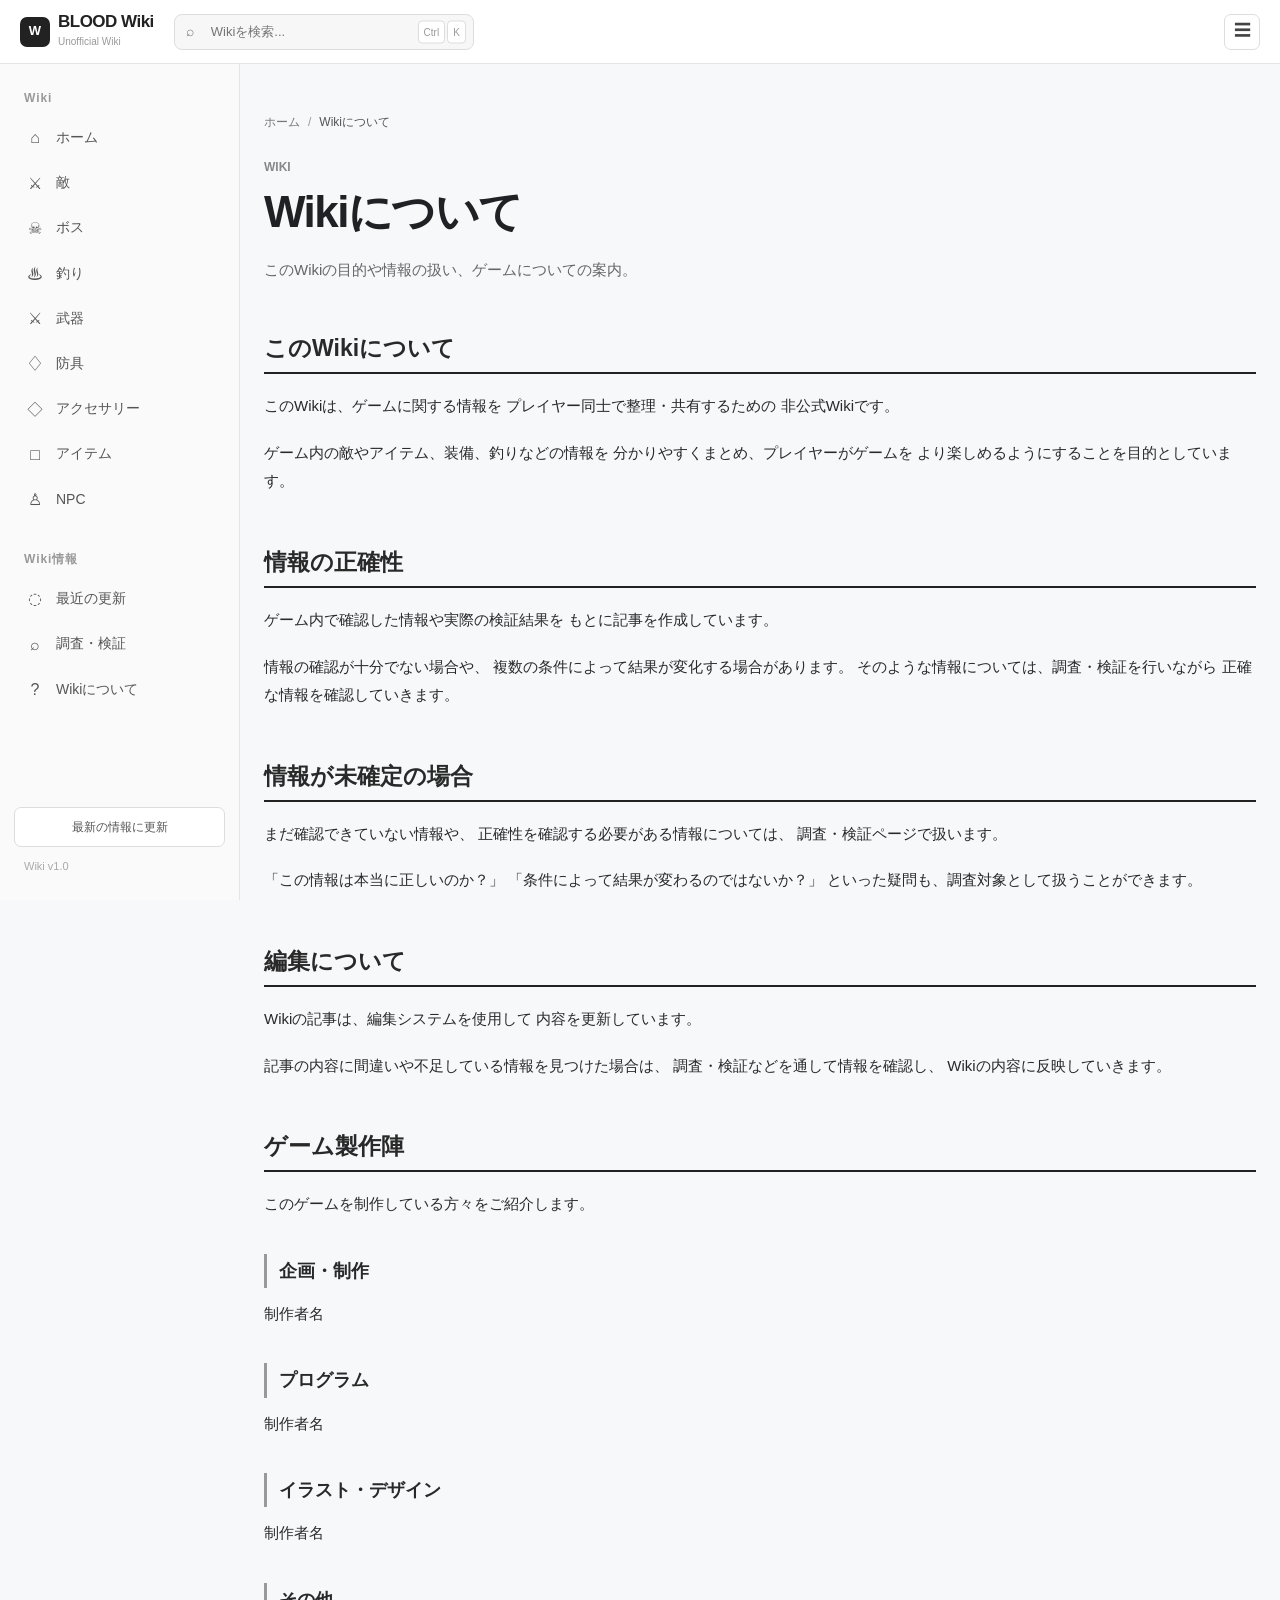
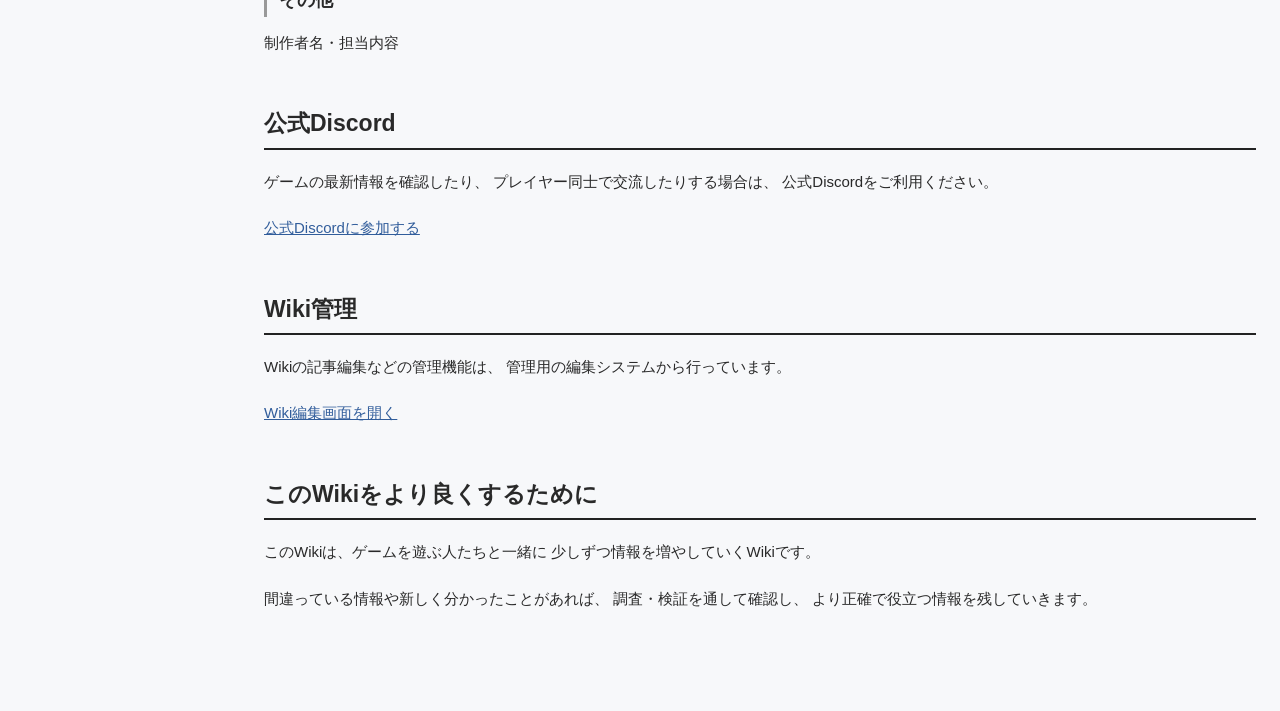
==== commit 3cdb0a30: "Update about.html" ====
--- a/about.html
+++ b/about.html
@@ -10,7 +10,7 @@
         content="width=device-width, initial-scale=1.0"
     >
 
-    <title>Wikiについて - ○○ Wiki</title>
+    <title>Wikiについて - BLOOD Wiki</title>
 
     <link rel="stylesheet" href="css/base.css">
     <link rel="stylesheet" href="css/layout.css">
@@ -67,13 +67,18 @@
                         </h1>
 
                         <p class="article-summary">
-                            このWikiの目的や情報の扱いについて。
+                            このWikiの目的や情報の扱い、ゲームについての案内。
                         </p>
 
                     </header>
 
 
                     <div class="article-content">
+
+
+                        <!-- ================================ -->
+                        <!-- このWikiについて -->
+                        <!-- ================================ -->
 
                         <h2>
                             このWikiについて
@@ -85,6 +90,16 @@
                             非公式Wikiです。
                         </p>
 
+                        <p>
+                            ゲーム内の敵やアイテム、装備、釣りなどの情報を
+                            分かりやすくまとめ、プレイヤーがゲームを
+                            より楽しめるようにすることを目的としています。
+                        </p>
+
+
+                        <!-- ================================ -->
+                        <!-- 情報の正確性 -->
+                        <!-- ================================ -->
 
                         <h2>
                             情報の正確性
@@ -95,25 +110,178 @@
                             もとに記事を作成しています。
                         </p>
 
+                        <p>
+                            情報の確認が十分でない場合や、
+                            複数の条件によって結果が変化する場合があります。
+                            そのような情報については、調査・検証を行いながら
+                            正確な情報を確認していきます。
+                        </p>
+
+
+                        <!-- ================================ -->
+                        <!-- 情報が未確定の場合 -->
+                        <!-- ================================ -->
 
                         <h2>
                             情報が未確定の場合
                         </h2>
 
                         <p>
-                            確認できていない情報については、
-                            調査・検証ページなどで扱います。
-                        </p>
-
+                            まだ確認できていない情報や、
+                            正確性を確認する必要がある情報については、
+                            調査・検証ページで扱います。
+                        </p>
+
+                        <p>
+                            「この情報は本当に正しいのか？」
+                            「条件によって結果が変わるのではないか？」
+                            といった疑問も、調査対象として扱うことができます。
+                        </p>
+
+
+                        <!-- ================================ -->
+                        <!-- 編集について -->
+                        <!-- ================================ -->
 
                         <h2>
                             編集について
                         </h2>
 
                         <p>
-                            Wikiの記事は、今後用意する編集システムから
-                            変更を提案できるようにする予定です。
-                        </p>
+                            Wikiの記事は、編集システムを使用して
+                            内容を更新しています。
+                        </p>
+
+                        <p>
+                            記事の内容に間違いや不足している情報を見つけた場合は、
+                            調査・検証などを通して情報を確認し、
+                            Wikiの内容に反映していきます。
+                        </p>
+
+
+                        <!-- ================================ -->
+                        <!-- ゲーム製作陣 -->
+                        <!-- ================================ -->
+
+                        <h2>
+                            ゲーム製作陣
+                        </h2>
+
+                        <p>
+                            このゲームを制作している方々をご紹介します。
+                        </p>
+
+
+                        <h3>
+                            企画・制作
+                        </h3>
+
+                        <p>
+                            <!-- 書き換え：制作者名 -->
+                            制作者名
+                        </p>
+
+
+                        <h3>
+                            プログラム
+                        </h3>
+
+                        <p>
+                            <!-- 書き換え：制作者名 -->
+                            制作者名
+                        </p>
+
+
+                        <h3>
+                            イラスト・デザイン
+                        </h3>
+
+                        <p>
+                            <!-- 書き換え：制作者名 -->
+                            制作者名
+                        </p>
+
+
+                        <h3>
+                            その他
+                        </h3>
+
+                        <p>
+                            <!-- 書き換え：必要に応じて内容を変更 -->
+                            制作者名・担当内容
+                        </p>
+
+
+                        <!-- ================================ -->
+                        <!-- 公式Discord -->
+                        <!-- ================================ -->
+
+                        <h2>
+                            公式Discord
+                        </h2>
+
+                        <p>
+                            ゲームの最新情報を確認したり、
+                            プレイヤー同士で交流したりする場合は、
+                            公式Discordをご利用ください。
+                        </p>
+
+                        <p>
+                            <!-- 書き換え：DISCORD_INVITE_URL -->
+                            <a
+                                href="DISCORD_INVITE_URL"
+                                target="_blank"
+                                rel="noopener noreferrer"
+                            >
+                                公式Discordに参加する
+                            </a>
+                        </p>
+
+
+                        <!-- ================================ -->
+                        <!-- Wiki管理 -->
+                        <!-- ================================ -->
+
+                        <h2>
+                            Wiki管理
+                        </h2>
+
+                        <p>
+                            Wikiの記事編集などの管理機能は、
+                            管理用の編集システムから行っています。
+                        </p>
+
+                        <p>
+                            <!-- 書き換え：GAS_WEB_APP_URL -->
+                            <a
+                                href="GAS_WEB_APP_URL"
+                                target="_blank"
+                                rel="noopener noreferrer"
+                            >
+                                Wiki編集画面を開く
+                            </a>
+                        </p>
+
+
+                        <!-- ================================ -->
+                        <!-- 最後に -->
+                        <!-- ================================ -->
+
+                        <h2>
+                            このWikiをより良くするために
+                        </h2>
+
+                        <p>
+                            このWikiは、ゲームを遊ぶ人たちと一緒に
+                            少しずつ情報を増やしていくWikiです。
+                        </p>
+
+                        <p>
+                            間違っている情報や新しく分かったことがあれば、
+                            調査・検証を通して確認し、
+                            より正確で役立つ情報を残していきます。
+                        </p>
+
 
                     </div>
 
@@ -129,6 +297,7 @@
 
 
 <!-- 共通処理 -->
+
 <script src="js/api.js"></script>
 <script src="js/layout.js"></script>
 
--- a/css/components.css
+++ b/css/components.css
@@ -544,3 +544,230 @@
     }
 
 }
+
+
+/* ========================================
+   Explore / カテゴリ一覧
+======================================== */
+
+.explore-section {
+    margin-top: 56px;
+}
+
+.section-description {
+    margin: 7px 0 0;
+    color: #888;
+    font-size: 13px;
+}
+
+
+/* カテゴリを縦に並べる */
+
+.category-list {
+    display: flex;
+    flex-direction: column;
+    gap: 8px;
+}
+
+
+/* カテゴリカード */
+
+.category-card {
+    display: flex;
+    align-items: center;
+
+    width: 100%;
+    min-height: 72px;
+
+    padding: 12px 16px;
+
+    box-sizing: border-box;
+
+    border: 1px solid #e5e5e5;
+    border-radius: 10px;
+
+    background: #fff;
+
+    color: #222;
+    text-decoration: none;
+
+    transition:
+        background .15s ease,
+        border-color .15s ease,
+        transform .15s ease,
+        box-shadow .15s ease;
+}
+
+
+/* ホバー */
+
+.category-card:hover {
+    background: #fafafa;
+    border-color: #ccc;
+
+    transform: translateX(3px);
+
+    box-shadow:
+        0 3px 12px rgba(0, 0, 0, .04);
+}
+
+
+/* アイコン */
+
+.category-icon {
+    display: flex;
+    align-items: center;
+    justify-content: center;
+
+    width: 42px;
+    height: 42px;
+
+    margin-right: 15px;
+
+    flex-shrink: 0;
+
+    border-radius: 9px;
+
+    background: #f3f3f3;
+
+    color: #555;
+
+    font-size: 18px;
+}
+
+
+/* カテゴリ本文 */
+
+.category-card-content {
+    flex: 1;
+    min-width: 0;
+}
+
+
+.category-card-content h3 {
+    margin: 0;
+
+    font-size: 15px;
+    font-weight: 600;
+
+    line-height: 1.4;
+}
+
+
+.category-card-content p {
+    margin: 4px 0 0;
+
+    color: #888;
+
+    font-size: 12px;
+
+    line-height: 1.5;
+}
+
+
+/* 右矢印 */
+
+.category-card .arrow {
+    flex-shrink: 0;
+
+    margin-left: 15px;
+
+    color: #aaa;
+
+    font-size: 19px;
+
+    transition:
+        transform .15s ease,
+        color .15s ease;
+}
+
+
+.category-card:hover .arrow {
+    color: #555;
+
+    transform: translateX(4px);
+}
+
+
+/* ========================================
+   カテゴリ別アイコン
+======================================== */
+
+.category-icon.enemy {
+    background: #f3f3f3;
+}
+
+.category-icon.boss {
+    background: #f1f1f1;
+}
+
+.category-icon.fishing {
+    background: #f4f4f4;
+}
+
+.category-icon.weapon {
+    background: #f3f3f3;
+}
+
+.category-icon.armor {
+    background: #f2f2f2;
+}
+
+.category-icon.accessory {
+    background: #f4f4f4;
+}
+
+.category-icon.item {
+    background: #f3f3f3;
+}
+
+.category-icon.npc {
+    background: #f4f4f4;
+}
+
+
+/* ========================================
+   スマホ
+======================================== */
+
+@media (max-width: 600px) {
+
+    .explore-section {
+        margin-top: 40px;
+    }
+
+
+    .category-card {
+        min-height: 66px;
+
+        padding: 10px 12px;
+    }
+
+
+    .category-icon {
+        width: 38px;
+        height: 38px;
+
+        margin-right: 12px;
+
+        font-size: 16px;
+    }
+
+
+    .category-card-content h3 {
+        font-size: 14px;
+    }
+
+
+    .category-card-content p {
+        font-size: 11px;
+    }
+
+
+    .category-card .arrow {
+        margin-left: 10px;
+
+        font-size: 17px;
+    }
+
+}
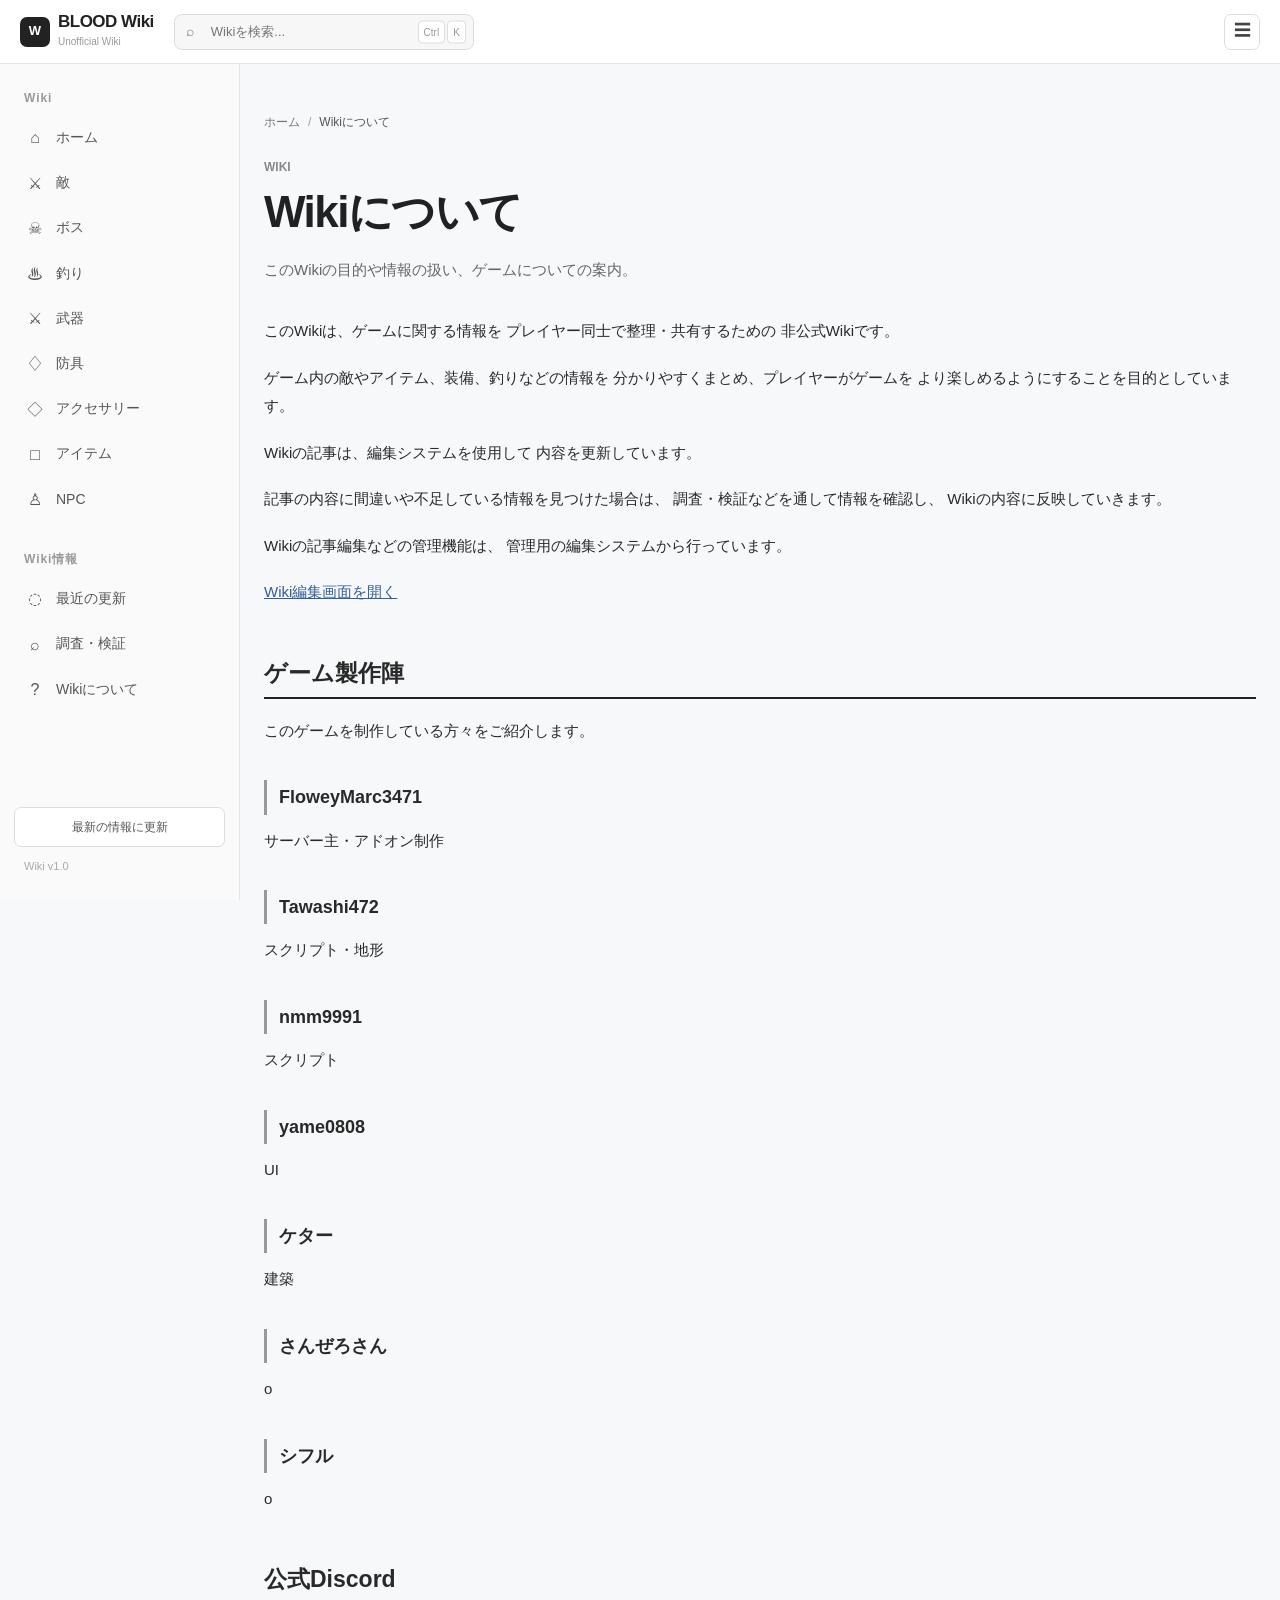
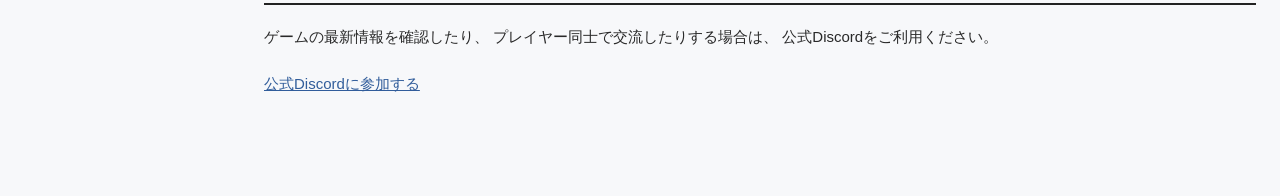
==== commit d143b91b: "Update about.html" ====
--- a/about.html
+++ b/about.html
@@ -80,10 +80,7 @@
                         <!-- このWikiについて -->
                         <!-- ================================ -->
 
-                        <h2>
-                            このWikiについて
-                        </h2>
-
+                       
                         <p>
                             このWikiは、ゲームに関する情報を
                             プレイヤー同士で整理・共有するための
@@ -97,56 +94,12 @@
                         </p>
 
 
-                        <!-- ================================ -->
-                        <!-- 情報の正確性 -->
-                        <!-- ================================ -->
-
-                        <h2>
-                            情報の正確性
-                        </h2>
-
-                        <p>
-                            ゲーム内で確認した情報や実際の検証結果を
-                            もとに記事を作成しています。
-                        </p>
-
-                        <p>
-                            情報の確認が十分でない場合や、
-                            複数の条件によって結果が変化する場合があります。
-                            そのような情報については、調査・検証を行いながら
-                            正確な情報を確認していきます。
-                        </p>
-
-
-                        <!-- ================================ -->
-                        <!-- 情報が未確定の場合 -->
-                        <!-- ================================ -->
-
-                        <h2>
-                            情報が未確定の場合
-                        </h2>
-
-                        <p>
-                            まだ確認できていない情報や、
-                            正確性を確認する必要がある情報については、
-                            調査・検証ページで扱います。
-                        </p>
-
-                        <p>
-                            「この情報は本当に正しいのか？」
-                            「条件によって結果が変わるのではないか？」
-                            といった疑問も、調査対象として扱うことができます。
-                        </p>
-
 
                         <!-- ================================ -->
                         <!-- 編集について -->
                         <!-- ================================ -->
 
-                        <h2>
-                            編集について
-                        </h2>
-
+                      
                         <p>
                             Wikiの記事は、編集システムを使用して
                             内容を更新しています。
@@ -158,95 +111,7 @@
                             Wikiの内容に反映していきます。
                         </p>
 
-
-                        <!-- ================================ -->
-                        <!-- ゲーム製作陣 -->
-                        <!-- ================================ -->
-
-                        <h2>
-                            ゲーム製作陣
-                        </h2>
-
-                        <p>
-                            このゲームを制作している方々をご紹介します。
-                        </p>
-
-
-                        <h3>
-                            企画・制作
-                        </h3>
-
-                        <p>
-                            <!-- 書き換え：制作者名 -->
-                            制作者名
-                        </p>
-
-
-                        <h3>
-                            プログラム
-                        </h3>
-
-                        <p>
-                            <!-- 書き換え：制作者名 -->
-                            制作者名
-                        </p>
-
-
-                        <h3>
-                            イラスト・デザイン
-                        </h3>
-
-                        <p>
-                            <!-- 書き換え：制作者名 -->
-                            制作者名
-                        </p>
-
-
-                        <h3>
-                            その他
-                        </h3>
-
-                        <p>
-                            <!-- 書き換え：必要に応じて内容を変更 -->
-                            制作者名・担当内容
-                        </p>
-
-
-                        <!-- ================================ -->
-                        <!-- 公式Discord -->
-                        <!-- ================================ -->
-
-                        <h2>
-                            公式Discord
-                        </h2>
-
-                        <p>
-                            ゲームの最新情報を確認したり、
-                            プレイヤー同士で交流したりする場合は、
-                            公式Discordをご利用ください。
-                        </p>
-
-                        <p>
-                            <!-- 書き換え：DISCORD_INVITE_URL -->
-                            <a
-                                href="DISCORD_INVITE_URL"
-                                target="_blank"
-                                rel="noopener noreferrer"
-                            >
-                                公式Discordに参加する
-                            </a>
-                        </p>
-
-
-                        <!-- ================================ -->
-                        <!-- Wiki管理 -->
-                        <!-- ================================ -->
-
-                        <h2>
-                            Wiki管理
-                        </h2>
-
-                        <p>
+                                       <p>
                             Wikiの記事編集などの管理機能は、
                             管理用の編集システムから行っています。
                         </p>
@@ -264,22 +129,95 @@
 
 
                         <!-- ================================ -->
-                        <!-- 最後に -->
+                        <!-- ゲーム製作陣 -->
                         <!-- ================================ -->
 
                         <h2>
-                            このWikiをより良くするために
+                            ゲーム製作陣
                         </h2>
 
                         <p>
-                            このWikiは、ゲームを遊ぶ人たちと一緒に
-                            少しずつ情報を増やしていくWikiです。
-                        </p>
-
-                        <p>
-                            間違っている情報や新しく分かったことがあれば、
-                            調査・検証を通して確認し、
-                            より正確で役立つ情報を残していきます。
+                            このゲームを制作している方々をご紹介します。
+                        </p>
+
+
+                        <h3>
+                            FloweyMarc3471
+                        </h3>
+
+                        <p>
+                            サーバー主・アドオン制作
+                        </p>
+
+
+                        <h3>
+                            Tawashi472
+                        </h3>
+
+                        <p>
+                            スクリプト・地形
+                        </p>
+
+
+                        <h3>
+                            nmm9991
+                        </h3>
+
+                        <p>
+                            スクリプト
+                        </p>
+
+
+                        <h3>
+                            yame0808
+                        </h3>
+
+                        <p>
+                            UI
+                        </p>
+                         <h3>
+                            ケター
+                        </h3>
+
+                        <p>
+                            建築
+                        </p>
+
+
+                        <h3>
+                            さんぜろさん
+                        </h3>
+
+                        <p>
+                            o
+                        </p>
+                        <h3>シフル</h3>
+                        <p>o</p>
+
+
+                        <!-- ================================ -->
+                        <!-- 公式Discord -->
+                        <!-- ================================ -->
+
+                        <h2>
+                            公式Discord
+                        </h2>
+
+                        <p>
+                            ゲームの最新情報を確認したり、
+                            プレイヤー同士で交流したりする場合は、
+                            公式Discordをご利用ください。
+                        </p>
+
+                        <p>
+                            <!-- 書き換え：DISCORD_INVITE_URL -->
+                            <a
+                                href="https://discord.com/invite/HG9JnWTFa7"
+                                target="_blank"
+                                rel="noopener noreferrer"
+                            >
+                                公式Discordに参加する
+                            </a>
                         </p>
 
 
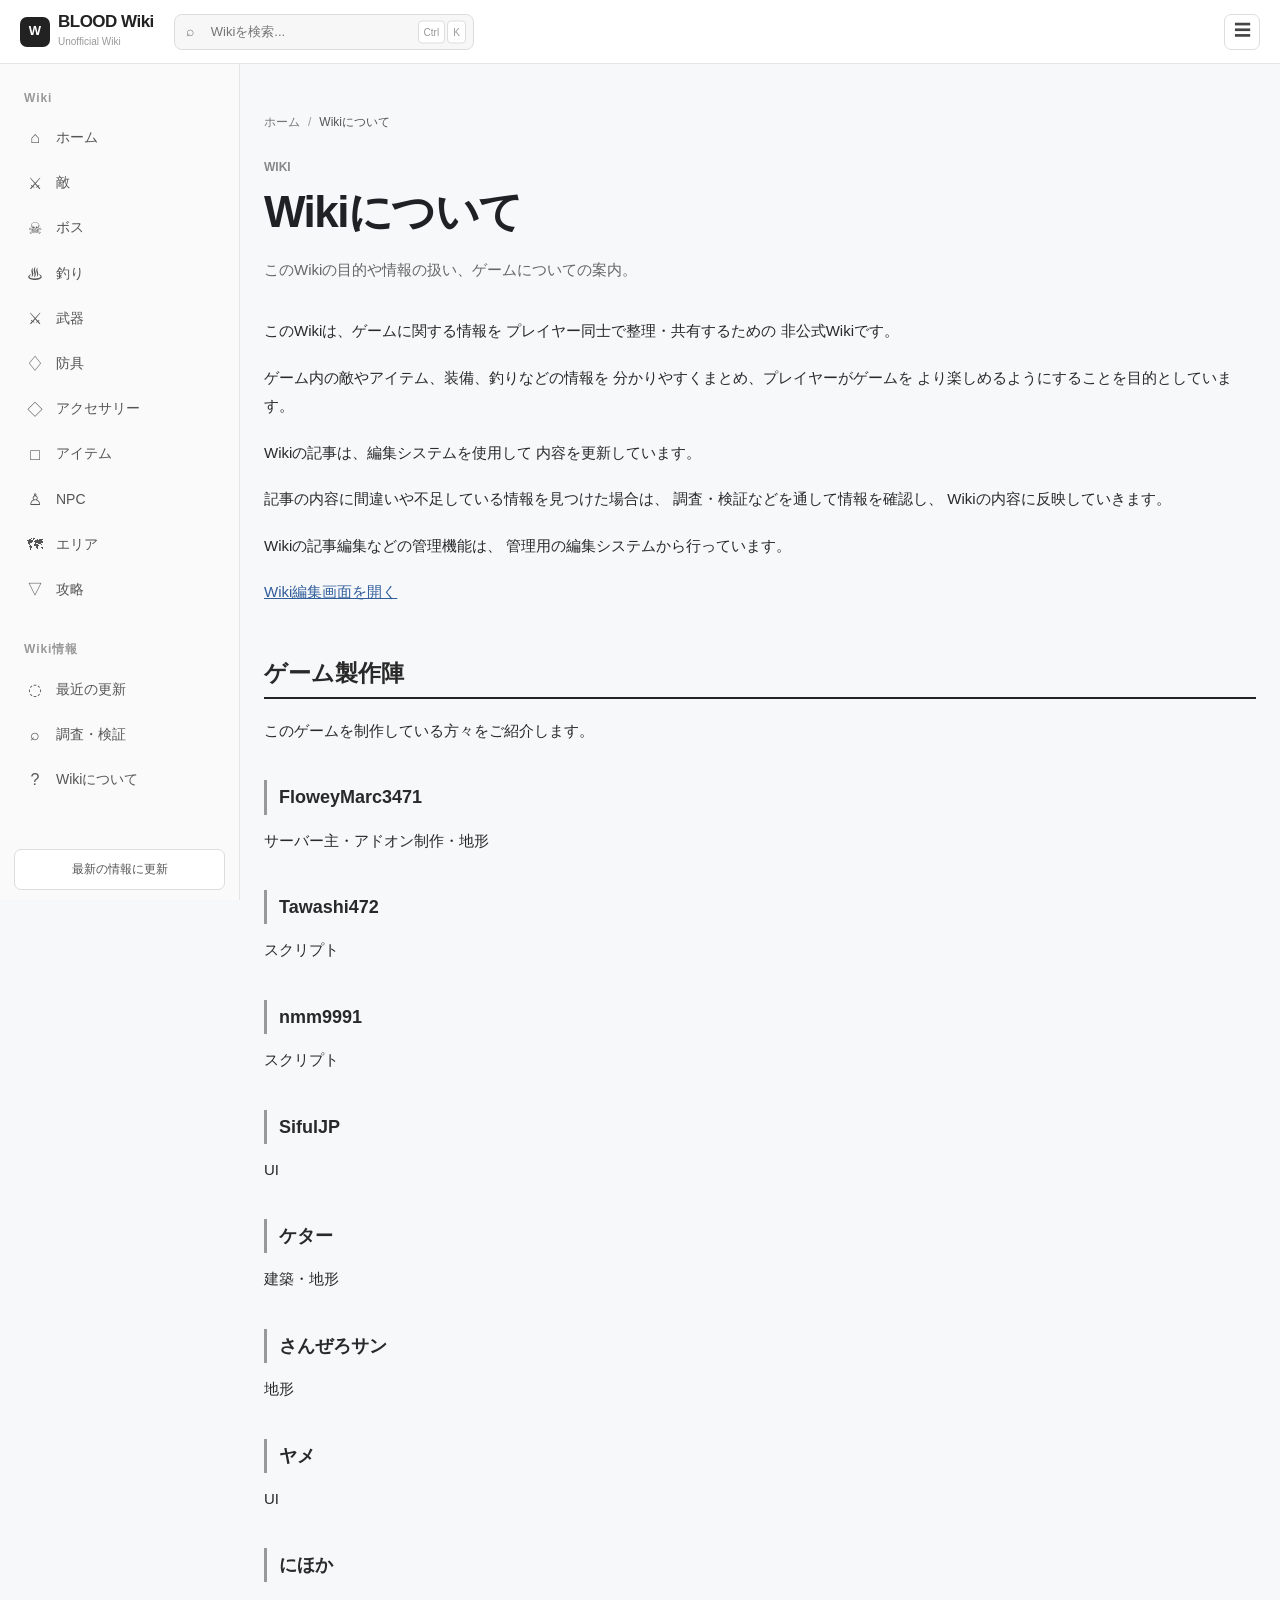
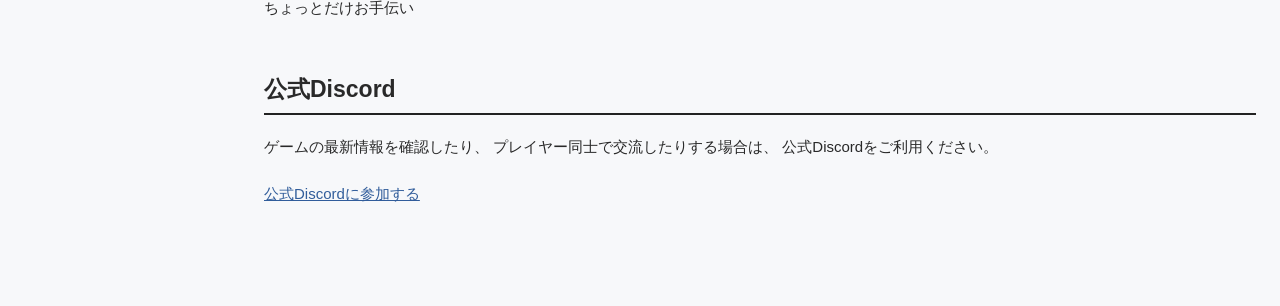
==== commit ed746964: "Update about.html" ====
--- a/about.html
+++ b/about.html
@@ -119,7 +119,7 @@
                         <p>
                             <!-- 書き換え：GAS_WEB_APP_URL -->
                             <a
-                                href="GAS_WEB_APP_URL"
+                                href="https://script.google.com/macros/s/AKfycby2sOYs5HFKri8CvWygsreNtsCqVXRgZLV0aNfNvlTxKiK9p-E7Z4bMieKJ-P9xr_p74w/exec?action="
                                 target="_blank"
                                 rel="noopener noreferrer"
                             >
@@ -146,7 +146,7 @@
                         </h3>
 
                         <p>
-                            サーバー主・アドオン制作
+                            サーバー主・アドオン制作・地形
                         </p>
 
 
@@ -155,7 +155,7 @@
                         </h3>
 
                         <p>
-                            スクリプト・地形
+                            スクリプト
                         </p>
 
 
@@ -169,7 +169,7 @@
 
 
                         <h3>
-                            yame0808
+                            SifulJP
                         </h3>
 
                         <p>
@@ -180,19 +180,21 @@
                         </h3>
 
                         <p>
-                            建築
-                        </p>
-
-
-                        <h3>
-                            さんぜろさん
-                        </h3>
-
-                        <p>
-                            o
-                        </p>
-                        <h3>シフル</h3>
-                        <p>o</p>
+                            建築・地形
+                        </p>
+
+
+                        <h3>
+                            さんぜろサン
+                        </h3>
+
+                        <p>
+                            地形
+                        </p>
+                        <h3>ヤメ</h3>
+                        <p>UI</p>
+                        <h3>にほか</h3>
+                        <p>ちょっとだけお手伝い</p>
 
 
                         <!-- ================================ -->
--- a/css/article.css
+++ b/css/article.css
@@ -1,487 +1,265 @@
 /* ========================================
    Article Layout
 ======================================== */
-
 .article-layout {
-
     max-width: 1100px;
-
     margin: 0 auto;
-
-    padding:
-        40px 50px 80px;
-
+    padding: 40px 50px 80px;
     display: grid;
-
-    grid-template-columns:
-        minmax(0, 780px) 180px;
-
+    grid-template-columns: minmax(0, 780px) 180px;
     gap: 60px;
-
-}
-
-
-/* ========================================
-   Breadcrumb
-======================================== */
-
+}
 .breadcrumbs {
-
     display: flex;
-
     align-items: center;
-
     flex-wrap: wrap;
-
     gap: 8px;
-
     margin-bottom: 25px;
-
     color: #999;
-
-    font-size: 12px;
-
-}
-
-
+    font-size: 12px;
+}
 .breadcrumbs a {
-
     color: #777;
-
     text-decoration: none;
-
-}
-
-
+}
 .breadcrumbs a:hover {
-
     text-decoration: underline;
-
-}
-
-
+}
 .breadcrumbs strong {
-
     color: #555;
-
     font-weight: 500;
-
-}
-
-
-/* ========================================
-   Article Header
-======================================== */
-
+}
 .article-header {
-
     margin-bottom: 35px;
-
-}
-
-
+}
 .article-header .article-category {
-
     margin-bottom: 6px;
-
-    font-size: 12px;
-
-}
-
-
+    font-size: 12px;
+}
 .article-header h1 {
-
     margin: 0;
-
-    font-size:
-        clamp(32px, 4vw, 44px);
-
+    font-size: clamp(32px, 4vw, 44px);
     line-height: 1.25;
-
     letter-spacing: -.035em;
-
-}
-
-
+}
 .article-summary {
-
-    margin:
-        18px 0 0;
-
+    margin: 18px 0 0;
     color: #666;
-
     font-size: 15px;
-
-}
-
-
-/* ========================================
-   Article Content
-======================================== */
-
+}
 .article-content {
-
     color: #292929;
-
     font-size: 15px;
-
     line-height: 1.9;
-
-}
-
-
+}
 .article-content h2 {
-
-    margin:
-        50px 0 18px;
-
+    margin: 50px 0 18px;
     padding-bottom: 8px;
-
-    border-bottom:
-        2px solid #222;
-
+    border-bottom: 2px solid #222;
     font-size: 23px;
-
     line-height: 1.4;
-
-}
-
-
+}
 .article-content h3 {
-
-    margin:
-        35px 0 12px;
-
+    margin: 35px 0 12px;
     padding-left: 12px;
-
-    border-left:
-        3px solid #999;
-
+    border-left: 3px solid #999;
     font-size: 18px;
-
-}
-
-
+}
 .article-content h4 {
-
-    margin:
-        25px 0 8px;
-
+    margin: 25px 0 8px;
     font-size: 16px;
-
-}
-
-
+}
 .article-content p {
-
-    margin:
-        0 0 18px;
-
-}
-
-
+    margin: 0 0 18px;
+}
 .article-content ul,
 .article-content ol {
+    margin: 10px 0 20px;
+    padding-left: 28px;
+}
+.article-content li {
+    margin: 5px 0;
+}
+.article-content a {
+    color: #315d9b;
+    text-decoration: underline;
+}
+.article-content img {
+    display: block;
+    margin: 25px auto;
+    max-width: 100%;
+    height: auto;
+    border-radius: 8px;
+}
 
-    margin:
-        10px 0 20px;
+/* ========================================
+   Special emoji (inline, fixed small size)
+   編集画面の .special-emoji と同じ見た目にする。
+   通常の img ルール（display:block / 大きな余白）を上書きする。
+======================================== */
+.article-content img.special-emoji {
+    display: inline-block !important;
+    width: 24px !important;
+    height: 24px !important;
+    min-width: 24px;
+    max-width: 24px !important;
+    margin: 0 2px !important;
+    object-fit: contain;
+    vertical-align: -6px;
+    border-radius: 0 !important;
+}
 
-    padding-left: 28px;
+/* ========================================
+   Math expressions (optional polish)
+======================================== */
+.article-content .math-expression {
+    display: inline-block;
+    padding: 0 2px;
+    margin: 0 1px;
+    vertical-align: baseline;
+    white-space: nowrap;
+}
 
-}
-
-
-.article-content li {
-
-    margin:
-        5px 0;
-
-}
-
-
-.article-content a {
-
-    color: #315d9b;
-
-    text-decoration:
-        underline;
-
-}
-
-
-.article-content img {
-
-    display: block;
-
-    margin:
-        25px auto;
-
-    border-radius: 8px;
-
-}
-
-
 /* ========================================
    Tables
 ======================================== */
-
 .article-content table {
-
     width: 100%;
-
-    border-collapse:
-        collapse;
-
-    margin:
-        25px 0;
-
+    max-width: 100%;
+    margin: 25px 0;
+    border-collapse: collapse;
+    table-layout: fixed;
     font-size: 14px;
-
     background: #fff;
-
-}
-
-
+}
 .article-content th,
 .article-content td {
-
-    padding:
-        10px 13px;
-
-    border:
-        1px solid #ddd;
-
+    min-width: 40px;
+    padding: 10px 13px;
+    border: 1px solid #ddd;
     text-align: left;
-
-}
-
-
+    vertical-align: top;
+    overflow-wrap: anywhere;
+    word-break: break-word;
+}
 .article-content th {
-
     background: #f3f4f5;
-
     font-weight: 600;
-
-}
-
-
+}
+/*
+ * 編集画面から width="70%" のような表が来ても、
+ * スマホでは本文幅を超えないようにする。
+ */
+.article-content table[style*="width"] {
+    max-width: 100%;
+}
 /* ========================================
    Blockquote
 ======================================== */
-
 .article-content blockquote {
-
-    margin:
-        25px 0;
-
-    padding:
-        15px 20px;
-
-    border-left:
-        4px solid #aaa;
-
+    margin: 25px 0;
+    padding: 15px 20px;
+    border-left: 4px solid #aaa;
     background: #f5f6f7;
-
     color: #666;
-
-}
-
-
+}
 /* ========================================
    Code
 ======================================== */
-
 .article-content code {
-
-    padding:
-        2px 5px;
-
+    padding: 2px 5px;
     border-radius: 4px;
-
     background: #f0f1f2;
-
     font-size: .9em;
-
-}
-
-
+}
 .article-content pre {
-
     overflow-x: auto;
-
     padding: 18px;
-
     border-radius: 8px;
-
     background: #222;
-
     color: #eee;
-
-}
-
-
+}
 .article-content pre code {
-
     padding: 0;
-
     background: none;
-
-}
-
-
+}
 /* ========================================
    Footer
 ======================================== */
-
 .article-footer {
-
     margin-top: 50px;
-
     padding-top: 20px;
-
-    border-top:
-        1px solid #ddd;
-
+    border-top: 1px solid #ddd;
     color: #888;
-
-    font-size: 12px;
-
-}
-
-
+    font-size: 12px;
+}
 .article-footer strong {
-
     margin-left: 8px;
-
     font-weight: 500;
-
-}
-
-
+}
 /* ========================================
    TOC
 ======================================== */
-
 .article-toc {
-
     position: sticky;
-
     top: 95px;
-
     align-self: start;
-
-    max-height:
-        calc(100vh - 120px);
-
+    max-height: calc(100vh - 120px);
     overflow-y: auto;
-
-}
-
-
+}
 .toc-title {
-
     margin-bottom: 10px;
-
     color: #777;
-
     font-size: 11px;
-
     font-weight: 700;
-
     letter-spacing: .08em;
-
-}
-
-
+}
 #toc a {
-
     display: block;
-
-    padding:
-        5px 0;
-
+    padding: 5px 0;
     color: #888;
-
-    font-size: 12px;
-
+    font-size: 12px;
     text-decoration: none;
-
     line-height: 1.5;
-
-}
-
-
+}
 #toc a:hover {
-
     color: #222;
-
-}
-
-
+}
 #toc a.toc-h3 {
-
     padding-left: 12px;
-
     color: #aaa;
-
-}
-
-
+}
 .toc-empty {
-
     color: #aaa;
-
-    font-size: 12px;
-
-}
-
-
+    font-size: 12px;
+}
 /* ========================================
    Responsive
 ======================================== */
-
 @media (max-width: 1000px) {
-
     .article-layout {
-
         grid-template-columns: 1fr;
-
-        padding:
-            35px 30px 60px;
-
-    }
-
-
+        padding: 35px 30px 60px;
+    }
     .article-toc {
-
         display: none;
-
-    }
-
-}
-
-
+    }
+}
 @media (max-width: 700px) {
-
     .article-layout {
-
-        padding:
-            25px 18px 50px;
-
-    }
-
-
+        padding: 25px 18px 50px;
+    }
     .article-content {
-
         font-size: 14px;
-
-    }
-
-
+    }
     .article-content h2 {
-
         margin-top: 40px;
-
-    }
-
-}
+    }
+    .article-content table {
+        font-size: 13px;
+    }
+    .article-content th,
+    .article-content td {
+        padding: 8px 9px;
+    }
+}
